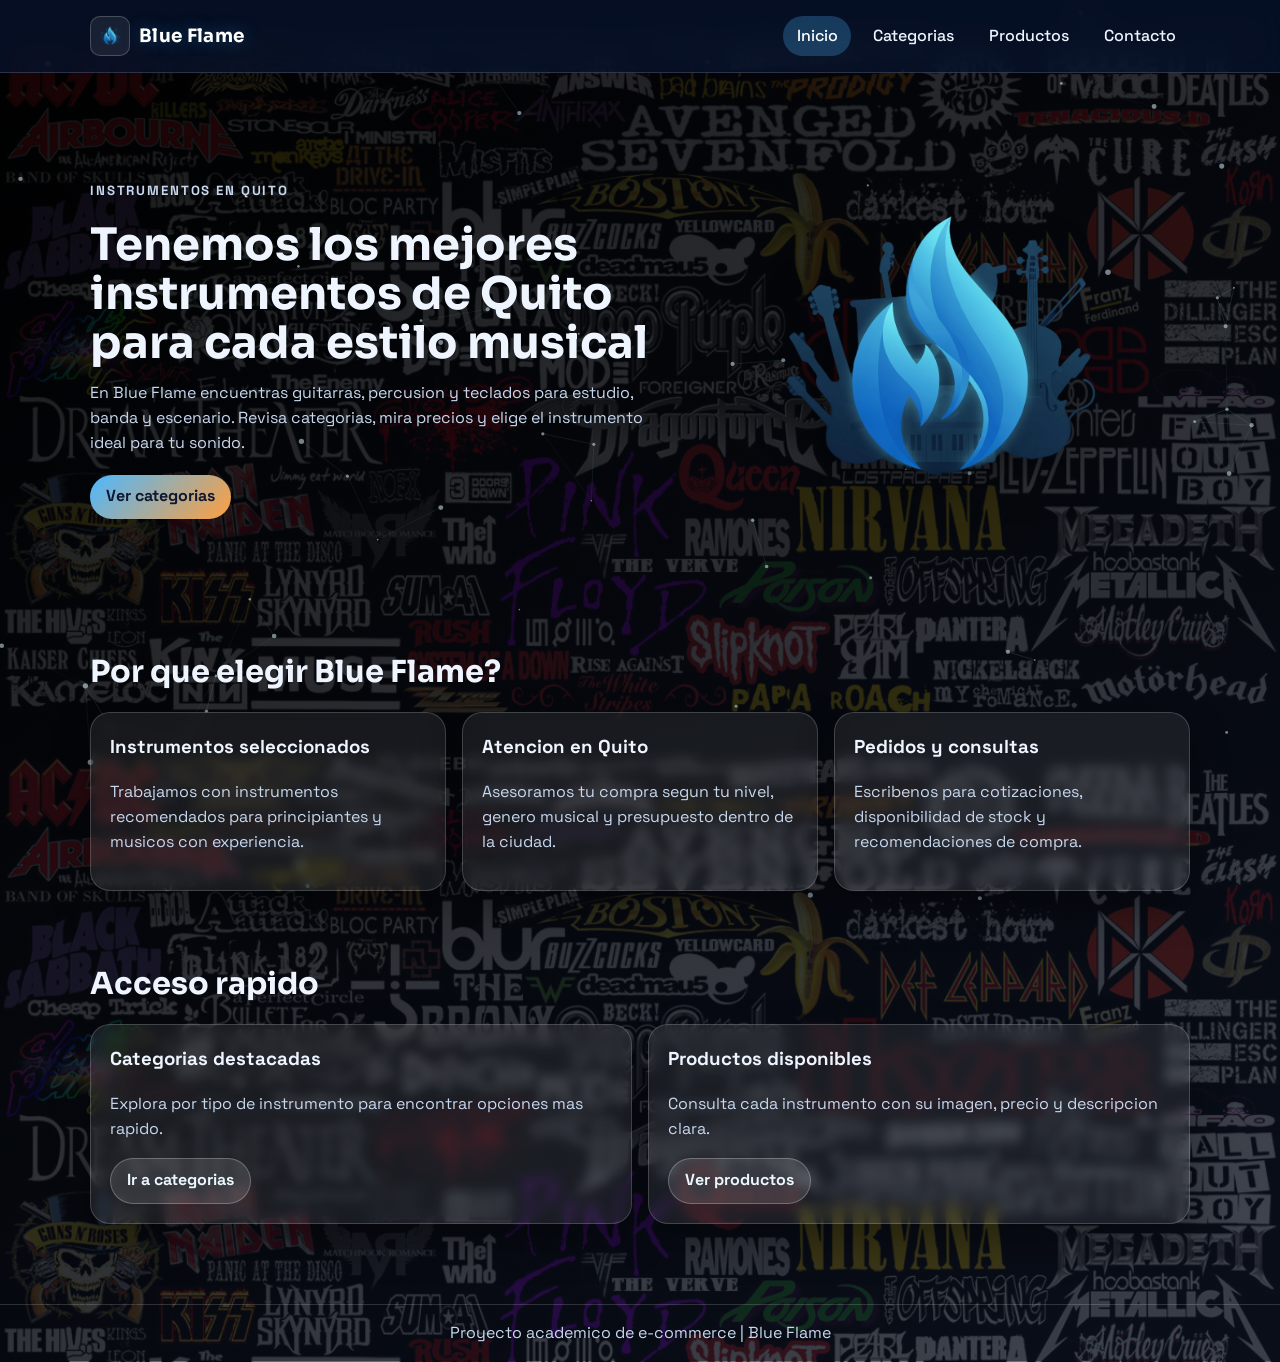
==== index.html @ 786b313f "final changes" ====
﻿<!doctype html>
<html lang="es">
<head>
  <meta charset="UTF-8">
  <meta name="viewport" content="width=device-width, initial-scale=1.0">
  <meta name="description" content="Blue Flame: tienda de instrumentos musicales en Quito.">
  <title>Blue Flame | Inicio</title>
  <link rel="preconnect" href="https://fonts.googleapis.com">
  <link rel="preconnect" href="https://fonts.gstatic.com" crossorigin>
  <link href="https://fonts.googleapis.com/css2?family=Space+Grotesk:wght@400;500;700&family=Sora:wght@600;700&display=swap" rel="stylesheet">
  <link rel="stylesheet" href="assets/css/styles.css">
</head>
<body>
  <canvas id="particle-canvas" aria-hidden="true"></canvas>
  <div id="pageLoader" class="page-loader" aria-live="polite" aria-label="Pantalla de carga">
    <div class="page-loader__box">
      <img class="page-loader__img" src="assets/img/loader/ozzy-4.png" alt="Cargando assets de Blue Flame">
      <p class="page-loader__text">Estamos cargando los assets...</p>
    </div>
  </div>

  <header class="site-header">
    <div class="container header-content">
      <a class="brand" href="index.html">
        <img class="brand-logo" src="assets/img/logo.png" alt="Logo Blue Flame">
        <span>Blue Flame</span>
      </a>
      <button class="nav-toggle" aria-label="Abrir menu" aria-expanded="false">Menu</button>
      <nav class="site-nav" aria-label="Navegacion principal">
        <ul>
          <li><a class="active" href="index.html">Inicio</a></li>
          <li><a href="categorias.html">Categorias</a></li>
          <li><a href="productos.html">Productos</a></li>
          <li><a href="contacto.html">Contacto</a></li>
        </ul>
      </nav>
    </div>
  </header>

  <main>
    <section class="hero reveal">
      <div class="container hero-grid">
        <article class="hero-copy">
          <p class="eyebrow">Instrumentos en Quito</p>
          <h1>Tenemos los mejores instrumentos de Quito para cada estilo musical</h1>
          <p>
            En Blue Flame encuentras guitarras, percusion y teclados para estudio, banda y escenario.
            Revisa categorias, mira precios y elige el instrumento ideal para tu sonido.
          </p>
          <a class="btn btn-primary" href="categorias.html">Ver categorias</a>
        </article>
        <article class="hero-logo-stage">
          <img class="hero-main-logo" src="assets/img/logo.png" alt="Logo Blue Flame">
        </article>
      </div>
    </section>

    <section class="section reveal">
      <div class="container">
        <h2>Por que elegir Blue Flame?</h2>
        <div class="grid three-cols">
          <article class="card hover-reactive">
            <h3>Instrumentos seleccionados</h3>
            <p>Trabajamos con instrumentos recomendados para principiantes y musicos con experiencia.</p>
          </article>
          <article class="card hover-reactive">
            <h3>Atencion en Quito</h3>
            <p>Asesoramos tu compra segun tu nivel, genero musical y presupuesto dentro de la ciudad.</p>
          </article>
          <article class="card hover-reactive">
            <h3>Pedidos y consultas</h3>
            <p>Escribenos para cotizaciones, disponibilidad de stock y recomendaciones de compra.</p>
          </article>
        </div>
      </div>
    </section>

    <section class="section reveal">
      <div class="container">
        <h2>Acceso rapido</h2>
        <div class="grid two-cols">
          <article class="feature-card hover-reactive">
            <h3>Categorias destacadas</h3>
            <p>Explora por tipo de instrumento para encontrar opciones mas rapido.</p>
            <a class="btn btn-secondary" href="categorias.html">Ir a categorias</a>
          </article>
          <article class="feature-card hover-reactive">
            <h3>Productos disponibles</h3>
            <p>Consulta cada instrumento con su imagen, precio y descripcion clara.</p>
            <a class="btn btn-secondary" href="productos.html">Ver productos</a>
          </article>
        </div>
      </div>
    </section>
  </main>

  <footer class="site-footer">
    <div class="container">
      <p>Proyecto academico de e-commerce | Blue Flame</p>
    </div>
  </footer>

  <script src="assets/js/script.js"></script>
</body>
</html>
---- assets/css/styles.css ----
:root {
  --bg-deep: #0a1230;
  --bg-mid: #142a5d;
  --surface: rgba(255, 255, 255, 0.08);
  --surface-strong: rgba(255, 255, 255, 0.16);
  --text-main: #eef5ff;
  --text-muted: #c7d8ef;
  --accent: #4cb8ff;
  --accent-warm: #ff9f3f;
  --danger: #ff6363;
  --shadow: 0 18px 38px rgba(0, 0, 0, 0.34);
  --radius-lg: 20px;
  --radius-md: 14px;
}

*,
*::before,
*::after {
  box-sizing: border-box;
}

html,
body {
  margin: 0;
  padding: 0;
  font-family: "Space Grotesk", sans-serif;
  color: var(--text-main);
  background-image:
    linear-gradient(145deg, rgba(0, 0, 0, 0.9), rgba(12, 18, 32, 0.78)),
    url("../img/banners/background-final.jpg");
  background-position: center, center top;
  background-repeat: no-repeat, repeat;
  background-size: cover, contain;
  background-color: var(--bg-deep);
  overflow-x: hidden;
}

body {
  min-height: 100vh;
  line-height: 1.55;
  position: relative;
}

.page-loader {
  align-items: center;
  background:
    linear-gradient(145deg, rgba(0, 0, 0, 0.84), rgba(12, 18, 32, 0.84)),
    url("../img/banners/background-final.jpg") center / cover no-repeat;
  display: flex;
  inset: 0;
  justify-content: center;
  opacity: 1;
  position: fixed;
  transition: opacity 0.35s ease, visibility 0.35s ease;
  visibility: visible;
  z-index: 4000;
}

.page-loader--hidden {
  opacity: 0;
  pointer-events: none;
  visibility: hidden;
}

.page-loader__box {
  align-items: center;
  backdrop-filter: blur(5px);
  background: rgba(9, 20, 45, 0.55);
  border: 1px solid rgba(255, 255, 255, 0.24);
  border-radius: 18px;
  box-shadow: 0 16px 38px rgba(0, 0, 0, 0.42);
  display: flex;
  flex-direction: column;
  gap: 0.55rem;
  padding: 0.95rem 1.05rem;
}

.page-loader__img {
  animation: loader-float 1.55s ease-in-out infinite;
  height: clamp(72px, 12vw, 118px);
  object-fit: contain;
  width: clamp(72px, 12vw, 118px);
}

.page-loader__text {
  color: #e9f5ff;
  font-size: 0.95rem;
  font-weight: 700;
  letter-spacing: 0.01em;
  margin: 0;
}

@keyframes loader-float {
  0%,
  100% {
    transform: translateY(0);
  }
  50% {
    transform: translateY(-8px);
  }
}

#particle-canvas {
  inset: 0;
  opacity: 0.75;
  pointer-events: none;
  position: fixed;
  z-index: 0;
}

.site-header,
main,
.site-footer {
  position: relative;
  z-index: 2;
}

.container {
  margin-inline: auto;
  width: min(1100px, 92%);
}

.site-header {
  backdrop-filter: blur(12px);
  background: rgba(8, 19, 46, 0.74);
  border-bottom: 1px solid rgba(255, 255, 255, 0.15);
  position: sticky;
  top: 0;
}

.header-content {
  align-items: center;
  display: flex;
  gap: 1rem;
  justify-content: space-between;
  min-height: 72px;
}

.brand {
  align-items: center;
  color: #fff;
  display: inline-flex;
  font-family: "Sora", sans-serif;
  font-size: 1.15rem;
  font-weight: 700;
  gap: 0.55rem;
  letter-spacing: 0.02em;
  text-shadow: 0 0 18px rgba(76, 184, 255, 0.35);
  text-decoration: none;
}

.brand-logo {
  background: rgba(255, 255, 255, 0.08);
  border: 1px solid rgba(255, 255, 255, 0.2);
  border-radius: 10px;
  height: 40px;
  object-fit: contain;
  padding: 0.15rem;
  width: 40px;
}

.nav-toggle {
  background: rgba(255, 255, 255, 0.08);
  border: 1px solid rgba(255, 255, 255, 0.2);
  border-radius: 10px;
  color: var(--text-main);
  cursor: pointer;
  display: none;
  font-family: inherit;
  font-weight: 600;
  padding: 0.45rem 0.8rem;
}

.site-nav ul {
  align-items: center;
  display: flex;
  gap: 0.5rem;
  list-style: none;
  margin: 0;
  padding: 0;
}

.site-nav a {
  border-radius: 999px;
  color: var(--text-main);
  display: inline-block;
  font-weight: 500;
  padding: 0.45rem 0.85rem;
  text-decoration: none;
  transition: background-color 0.25s ease, color 0.25s ease;
}

.site-nav a:hover,
.site-nav a.active {
  background: rgba(76, 184, 255, 0.26);
  color: #fff;
}

.hero,
.page-hero {
  padding: clamp(2rem, 3vw, 3.5rem) 0;
}

.hero-grid {
  align-items: center;
  display: grid;
  gap: 1.6rem;
  grid-template-columns: 1.15fr 1fr;
}

.hero-copy h1,
.page-hero h1 {
  font-family: "Sora", sans-serif;
  font-size: clamp(1.8rem, 4vw, 2.8rem);
  line-height: 1.1;
  margin: 0 0 0.8rem;
}

.eyebrow {
  color: var(--accent-warm);
  font-size: 0.83rem;
  font-weight: 700;
  letter-spacing: 0.14em;
  margin: 0 0 0.6rem;
  text-transform: uppercase;
}

.hero-copy p,
.page-hero p {
  color: var(--text-muted);
  margin: 0 0 1.2rem;
}

.hero-logo-stage {
  align-items: center;
  display: flex;
  justify-content: center;
  min-height: clamp(220px, 28vw, 340px);
}

.hero-main-logo {
  animation: logo-elevate 3.1s ease-in-out infinite;
  filter: drop-shadow(0 12px 24px rgba(0, 0, 0, 0.42));
  object-fit: contain;
  width: min(320px, 72%);
}

@keyframes logo-elevate {
  0%,
  100% {
    transform: translateY(0);
  }
  50% {
    transform: translateY(-12px);
  }
}

.section {
  padding: 1.4rem 0 3rem;
}

.section h2 {
  font-family: "Sora", sans-serif;
  font-size: clamp(1.35rem, 3vw, 1.9rem);
  margin: 0 0 1rem;
}

.grid {
  display: grid;
  gap: 1rem;
}

.three-cols {
  grid-template-columns: repeat(3, minmax(0, 1fr));
}

.two-cols,
.contact-layout {
  grid-template-columns: repeat(2, minmax(0, 1fr));
}

.card,
.feature-card {
  backdrop-filter: blur(6px);
  background: var(--surface);
  border: 1px solid rgba(255, 255, 255, 0.18);
  border-radius: var(--radius-lg);
  box-shadow: var(--shadow);
  padding: 1.2rem;
  transition: transform 0.35s cubic-bezier(0.2, 1, 0.3, 1), border-color 0.3s ease, background-color 0.3s ease;
}

.card h2,
.card h3,
.feature-card h3 {
  margin-top: 0;
}

.card p,
.feature-card p {
  color: var(--text-muted);
}

.card:hover,
.feature-card:hover {
  background: var(--surface-strong);
  border-color: rgba(255, 159, 63, 0.55);
  transform: translateY(-7px);
}

.hover-reactive {
  overflow: hidden;
  position: relative;
}

.hover-reactive::after {
  background: radial-gradient(240px circle at var(--mx, 50%) var(--my, 50%), rgba(255, 255, 255, 0.24), transparent 62%);
  content: "";
  inset: -45%;
  opacity: 0;
  pointer-events: none;
  position: absolute;
  transition: opacity 0.25s ease;
}

.hover-reactive:hover::after {
  opacity: 1;
}

.category-card img,
.product-card img {
  border-radius: var(--radius-md);
  margin-bottom: 0.7rem;
  background: rgba(0, 0, 0, 0.35);
  object-fit: contain;
  width: 100%;
  height: auto;
}

.product-card .price {
  color: var(--accent-warm);
  font-size: 1.15rem;
  font-weight: 700;
  margin: 0.3rem 0;
}

.filter-bar {
  align-items: center;
  display: flex;
  flex-wrap: wrap;
  gap: 0.5rem;
  margin-bottom: 1rem;
}

.filter-btn {
  background: rgba(255, 255, 255, 0.1);
  border: 1px solid rgba(255, 255, 255, 0.2);
  border-radius: 999px;
  color: var(--text-main);
  cursor: pointer;
  font-family: inherit;
  font-weight: 600;
  padding: 0.45rem 0.9rem;
  transition: background-color 0.25s ease, transform 0.25s ease;
}

.filter-btn:hover,
.filter-btn.active {
  background: rgba(76, 184, 255, 0.24);
  transform: translateY(-2px);
}

.empty-state {
  color: #ffd4d4;
  font-weight: 600;
  margin-top: 1rem;
}

.btn {
  border-radius: 999px;
  display: inline-flex;
  font-weight: 700;
  gap: 0.4rem;
  padding: 0.6rem 1rem;
  text-decoration: none;
  transition: transform 0.25s ease, box-shadow 0.25s ease, background-color 0.25s ease;
}

.btn:hover {
  transform: translateY(-2px) scale(1.02);
}

.btn-primary {
  background: linear-gradient(135deg, #4cb8ff, #ff9f3f);
  color: #0f1731;
}

.btn-primary:hover {
  box-shadow: 0 12px 22px rgba(76, 184, 255, 0.38);
}

.btn-secondary {
  background: rgba(255, 255, 255, 0.12);
  border: 1px solid rgba(255, 255, 255, 0.25);
  color: #e9f7ff;
}

.btn-secondary:hover {
  background: rgba(255, 255, 255, 0.2);
}

form {
  display: grid;
  gap: 0.5rem;
}

.form-row {
  display: flex;
  flex-direction: column;
}

label {
  font-weight: 600;
  margin-bottom: 0.35rem;
}

input,
textarea {
  background: rgba(6, 16, 24, 0.6);
  border: 1px solid rgba(255, 255, 255, 0.2);
  border-radius: 12px;
  color: var(--text-main);
  font-family: inherit;
  font-size: 1rem;
  padding: 0.65rem 0.75rem;
}

input:focus,
textarea:focus {
  border-color: rgba(76, 184, 255, 0.9);
  box-shadow: 0 0 0 3px rgba(76, 184, 255, 0.25);
  outline: none;
}

.input-invalid {
  border-color: rgba(255, 99, 99, 0.95);
}

.error-message {
  color: #ffb5b5;
  font-size: 0.87rem;
  margin: 0.35rem 0 0.2rem;
  min-height: 1.1rem;
}

.form-status {
  font-weight: 600;
  margin: 0.45rem 0 0;
  min-height: 1.2rem;
}

.form-status.success {
  color: #a6ffd9;
}

.form-status.error {
  color: #ffb8b8;
}

.site-footer {
  border-top: 1px solid rgba(255, 255, 255, 0.16);
  margin-top: 2rem;
  padding: 1rem 0;
  text-align: center;
}

.site-footer p {
  color: var(--text-muted);
  margin: 0;
}

.reveal {
  opacity: 0;
  transform: translateY(20px);
  transition: opacity 0.65s ease, transform 0.65s ease;
}

.reveal.visible {
  opacity: 1;
  transform: translateY(0);
}

@media (max-width: 980px) {
  .hero-grid,
  .three-cols,
  .two-cols,
  .contact-layout {
    grid-template-columns: 1fr;
  }
}

@media (max-width: 760px) {
  .brand {
    font-size: 1rem;
  }

  .brand-logo {
    height: 34px;
    width: 34px;
  }

  .nav-toggle {
    display: inline-flex;
  }

  .site-nav {
    background: rgba(5, 17, 24, 0.93);
    border: 1px solid rgba(255, 255, 255, 0.2);
    border-radius: 12px;
    opacity: 0;
    padding: 0.55rem;
    pointer-events: none;
    position: absolute;
    right: 4%;
    top: 68px;
    transform: translateY(-10px);
    transition: opacity 0.3s ease, transform 0.3s ease;
    visibility: hidden;
    width: min(80vw, 240px);
  }

  .site-nav.open {
    opacity: 1;
    pointer-events: auto;
    transform: translateY(0);
    visibility: visible;
  }

  .site-nav ul {
    align-items: stretch;
    flex-direction: column;
  }

  .site-nav a {
    border-radius: 10px;
    width: 100%;
  }
}

@media (prefers-reduced-motion: reduce) {
  *,
  *::before,
  *::after {
    animation: none !important;
    transition: none !important;
  }
}
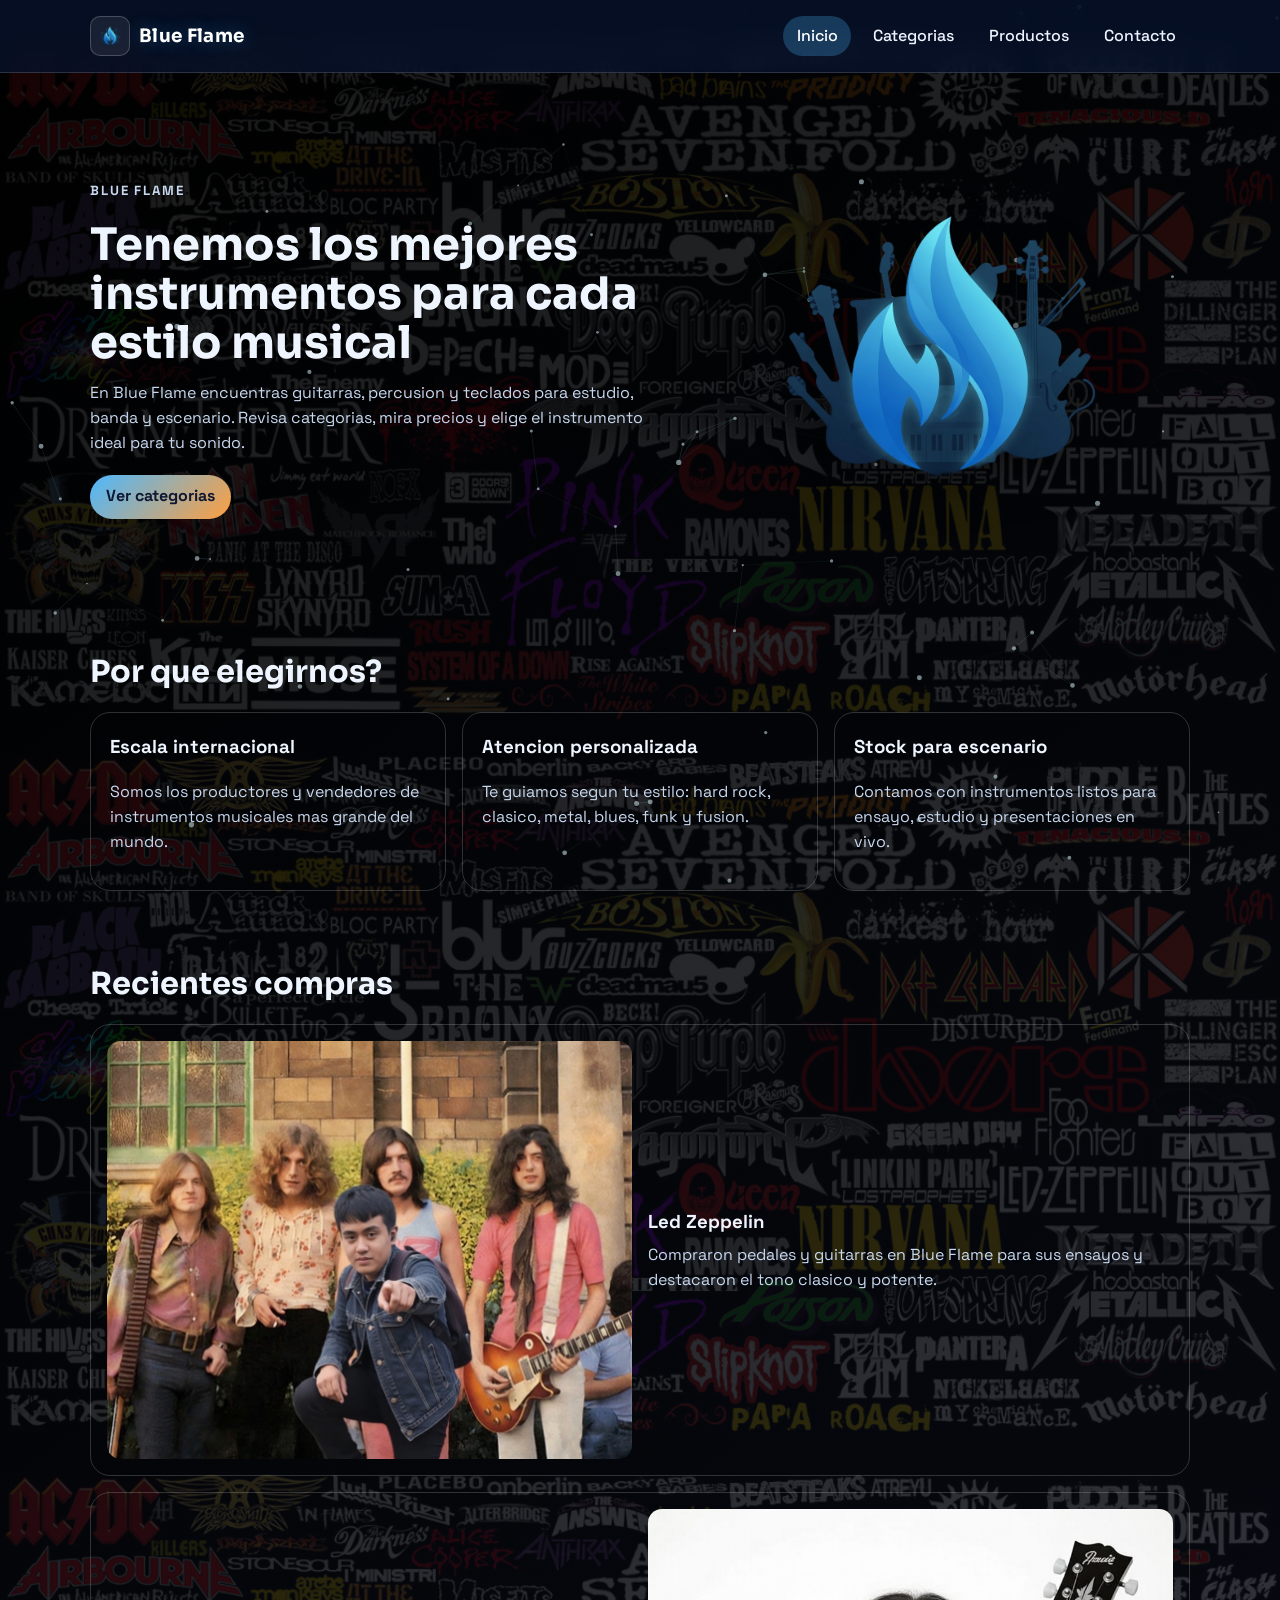
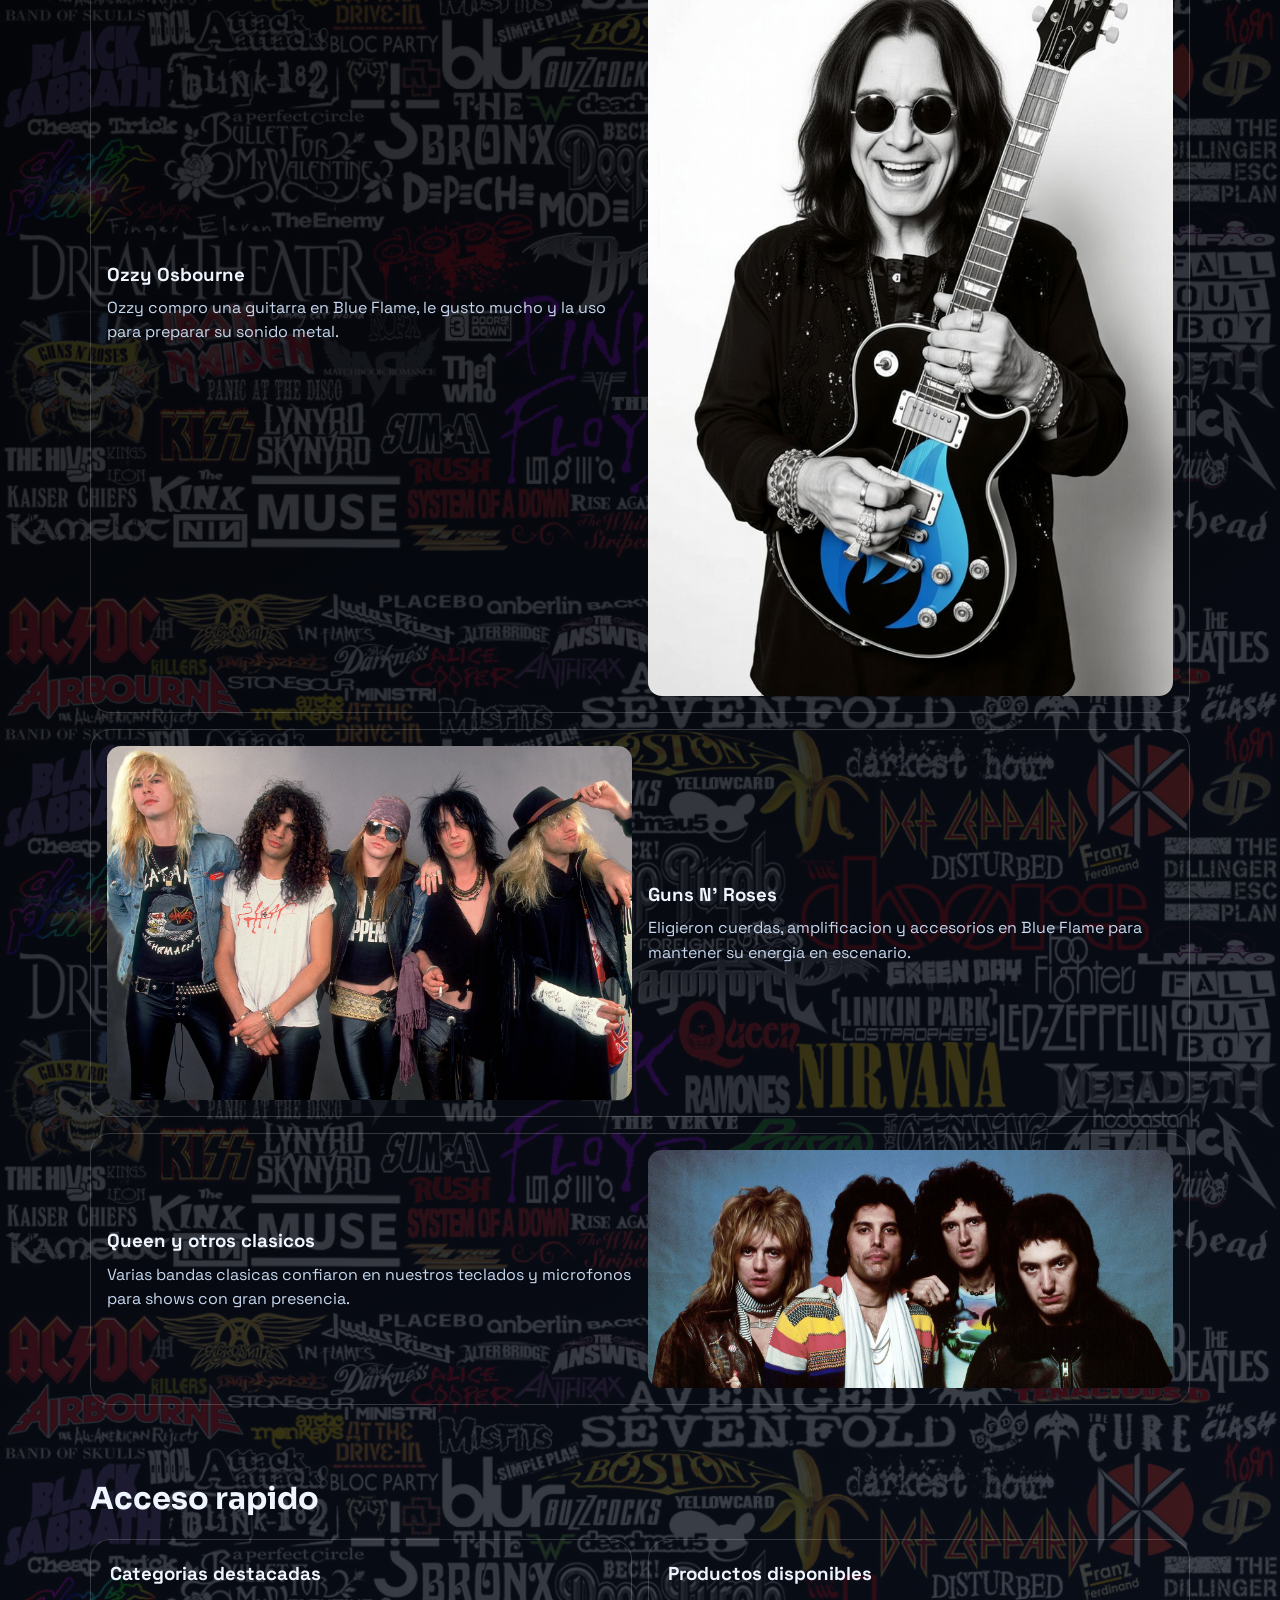
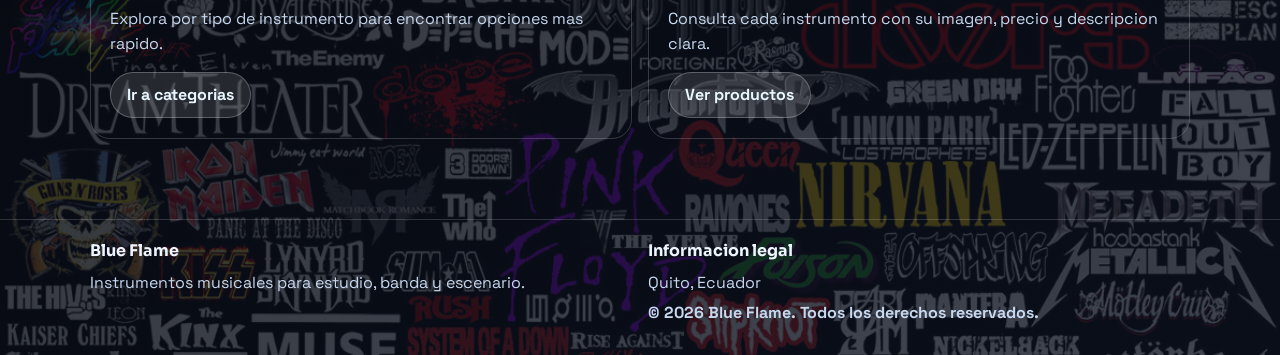
==== commit a0c587d6: "Final Changes" ====
--- a/index.html
+++ b/index.html
@@ -41,8 +41,8 @@
     <section class="hero reveal">
       <div class="container hero-grid">
         <article class="hero-copy">
-          <p class="eyebrow">Instrumentos en Quito</p>
-          <h1>Tenemos los mejores instrumentos de Quito para cada estilo musical</h1>
+          <p class="eyebrow">Blue Flame</p>
+          <h1>Tenemos los mejores instrumentos para cada estilo musical</h1>
           <p>
             En Blue Flame encuentras guitarras, percusion y teclados para estudio, banda y escenario.
             Revisa categorias, mira precios y elige el instrumento ideal para tu sonido.
@@ -57,19 +57,66 @@
 
     <section class="section reveal">
       <div class="container">
-        <h2>Por que elegir Blue Flame?</h2>
+        <h2>Por que elegirnos?</h2>
         <div class="grid three-cols">
           <article class="card hover-reactive">
-            <h3>Instrumentos seleccionados</h3>
-            <p>Trabajamos con instrumentos recomendados para principiantes y musicos con experiencia.</p>
+            <h3>Escala internacional</h3>
+            <p>Somos los productores y vendedores de instrumentos musicales mas grande del mundo.</p>
           </article>
           <article class="card hover-reactive">
-            <h3>Atencion en Quito</h3>
-            <p>Asesoramos tu compra segun tu nivel, genero musical y presupuesto dentro de la ciudad.</p>
+            <h3>Atencion personalizada</h3>
+            <p>Te guiamos segun tu estilo: hard rock, clasico, metal, blues, funk y fusion.</p>
           </article>
           <article class="card hover-reactive">
-            <h3>Pedidos y consultas</h3>
-            <p>Escribenos para cotizaciones, disponibilidad de stock y recomendaciones de compra.</p>
+            <h3>Stock para escenario</h3>
+            <p>Contamos con instrumentos listos para ensayo, estudio y presentaciones en vivo.</p>
+          </article>
+        </div>
+      </div>
+    </section>
+
+    <section class="section reveal">
+      <div class="container">
+        <h2>Recientes compras</h2>
+        <div class="rock-zigzag">
+          <article class="rock-item hover-reactive">
+            <figure class="rock-item__media">
+              <img src="assets/img/banners/recomendacion-led-zeppelin.png" alt="Recomendacion Led Zeppelin">
+            </figure>
+            <div class="rock-item__copy">
+              <h3>Led Zeppelin</h3>
+              <p>Compraron pedales y guitarras en Blue Flame para sus ensayos y destacaron el tono clasico y potente.</p>
+            </div>
+          </article>
+
+          <article class="rock-item hover-reactive">
+            <figure class="rock-item__media">
+              <img src="assets/img/banners/recomendacion-ozzy-osbourne.png" alt="Recomendacion Ozzy Osbourne">
+            </figure>
+            <div class="rock-item__copy">
+              <h3>Ozzy Osbourne</h3>
+              <p>Ozzy compro una guitarra en Blue Flame, le gusto mucho y la uso para preparar su sonido metal.</p>
+            </div>
+          </article>
+
+          <article class="rock-item hover-reactive">
+            <figure class="rock-item__media">
+              <img src="assets/img/banners/recomendacion-guns-n-roses.png" alt="Recomendacion Guns N Roses">
+            </figure>
+            <div class="rock-item__copy">
+              <h3>Guns N' Roses</h3>
+              <p>Eligieron cuerdas, amplificacion y accesorios en Blue Flame para mantener su energia en escenario.</p>
+            </div>
+          </article>
+
+          <article class="rock-item hover-reactive">
+            <figure class="rock-item__media">
+              <img src="assets/img/banners/recomendacion-queen.jpg" alt="Recomendacion Queen">
+            </figure>
+            <div class="rock-item__copy">
+              <h3>Queen y otros clasicos</h3>
+              <p>Varias bandas clasicas confiaron en nuestros teclados y microfonos para shows con gran presencia.</p>
+            </div>
           </article>
         </div>
       </div>
@@ -95,14 +142,20 @@
   </main>
 
   <footer class="site-footer">
-    <div class="container">
-      <p>Proyecto academico de e-commerce | Blue Flame</p>
+    <div class="container footer-grid">
+      <section class="footer-block" aria-label="Marca Blue Flame">
+        <h3>Blue Flame</h3>
+        <p>Instrumentos musicales para estudio, banda y escenario.</p>
+      </section>
+      <section class="footer-block" aria-label="Informacion legal">
+        <h3>Informacion legal</h3>
+        <p>Quito, Ecuador</p>
+        <p class="footer-copy">&copy; <span data-current-year>2026</span> Blue Flame. Todos los derechos reservados.</p>
+      </section>
     </div>
   </footer>
 
   <script src="assets/js/script.js"></script>
 </body>
 </html>
-
-
-
+
--- a/assets/css/styles.css
+++ b/assets/css/styles.css
@@ -108,7 +108,6 @@
   z-index: 0;
 }
 
-.site-header,
 main,
 .site-footer {
   position: relative;
@@ -126,6 +125,7 @@
   border-bottom: 1px solid rgba(255, 255, 255, 0.15);
   position: sticky;
   top: 0;
+  z-index: 1200;
 }
 
 .header-content {
@@ -180,6 +180,11 @@
   padding: 0;
 }
 
+.site-nav {
+  position: relative;
+  z-index: 1250;
+}
+
 .site-nav a {
   border-radius: 999px;
   color: var(--text-main);
@@ -279,13 +284,66 @@
   grid-template-columns: repeat(2, minmax(0, 1fr));
 }
 
+.rock-zigzag {
+  display: grid;
+  gap: 1rem;
+}
+
+.rock-item {
+  align-items: center;
+  background: transparent;
+  border: 1px solid rgba(255, 255, 255, 0.18);
+  border-radius: var(--radius-lg);
+  box-shadow: none;
+  display: grid;
+  gap: 1rem;
+  grid-template-columns: repeat(2, minmax(0, 1fr));
+  padding: 1rem;
+  transition: transform 0.35s cubic-bezier(0.2, 1, 0.3, 1), border-color 0.3s ease, background-color 0.3s ease;
+}
+
+.rock-item:hover {
+  background: transparent;
+  border-color: rgba(76, 184, 255, 0.55);
+  transform: translateY(-5px);
+}
+
+.rock-item:nth-child(even) .rock-item__media {
+  order: 2;
+}
+
+.rock-item:nth-child(even) .rock-item__copy {
+  order: 1;
+}
+
+.rock-item__media {
+  margin: 0;
+  width: 100%;
+}
+
+.rock-item__media img {
+  border-radius: var(--radius-md);
+  display: block;
+  height: auto;
+  object-fit: contain;
+  width: 100%;
+}
+
+.rock-item__copy h3 {
+  margin: 0 0 0.45rem;
+}
+
+.rock-item__copy p {
+  color: var(--text-muted);
+  margin: 0;
+}
+
 .card,
 .feature-card {
-  backdrop-filter: blur(6px);
-  background: var(--surface);
+  background: transparent;
   border: 1px solid rgba(255, 255, 255, 0.18);
   border-radius: var(--radius-lg);
-  box-shadow: var(--shadow);
+  box-shadow: none;
   padding: 1.2rem;
   transition: transform 0.35s cubic-bezier(0.2, 1, 0.3, 1), border-color 0.3s ease, background-color 0.3s ease;
 }
@@ -303,28 +361,14 @@
 
 .card:hover,
 .feature-card:hover {
-  background: var(--surface-strong);
-  border-color: rgba(255, 159, 63, 0.55);
+  background: transparent;
+  border-color: rgba(76, 184, 255, 0.55);
   transform: translateY(-7px);
 }
 
 .hover-reactive {
   overflow: hidden;
   position: relative;
-}
-
-.hover-reactive::after {
-  background: radial-gradient(240px circle at var(--mx, 50%) var(--my, 50%), rgba(255, 255, 255, 0.24), transparent 62%);
-  content: "";
-  inset: -45%;
-  opacity: 0;
-  pointer-events: none;
-  position: absolute;
-  transition: opacity 0.25s ease;
-}
-
-.hover-reactive:hover::after {
-  opacity: 1;
 }
 
 .category-card img,
@@ -470,13 +514,31 @@
 .site-footer {
   border-top: 1px solid rgba(255, 255, 255, 0.16);
   margin-top: 2rem;
-  padding: 1rem 0;
-  text-align: center;
-}
-
-.site-footer p {
+  padding: 1.2rem 0 1.5rem;
+}
+
+.footer-grid {
+  align-items: start;
+  display: grid;
+  gap: 1rem;
+  grid-template-columns: 1fr 1fr;
+}
+
+.footer-block h3 {
+  font-family: "Sora", sans-serif;
+  font-size: 1rem;
+  margin: 0 0 0.45rem;
+}
+
+.footer-block p {
   color: var(--text-muted);
-  margin: 0;
+  margin: 0 0 0.35rem;
+}
+
+.footer-copy {
+  color: #eaf7ff;
+  font-weight: 700;
+  margin-top: 0.2rem;
 }
 
 .reveal {
@@ -494,9 +556,17 @@
   .hero-grid,
   .three-cols,
   .two-cols,
-  .contact-layout {
+  .rock-item,
+  .contact-layout,
+  .footer-grid {
     grid-template-columns: 1fr;
   }
+
+  .rock-item:nth-child(even) .rock-item__media,
+  .rock-item:nth-child(even) .rock-item__copy {
+    order: initial;
+  }
+
 }
 
 @media (max-width: 760px) {
@@ -527,6 +597,7 @@
     transition: opacity 0.3s ease, transform 0.3s ease;
     visibility: hidden;
     width: min(80vw, 240px);
+    z-index: 1300;
   }
 
   .site-nav.open {
@@ -544,6 +615,10 @@
   .site-nav a {
     border-radius: 10px;
     width: 100%;
+  }
+
+  .footer-block {
+    text-align: center;
   }
 }
 
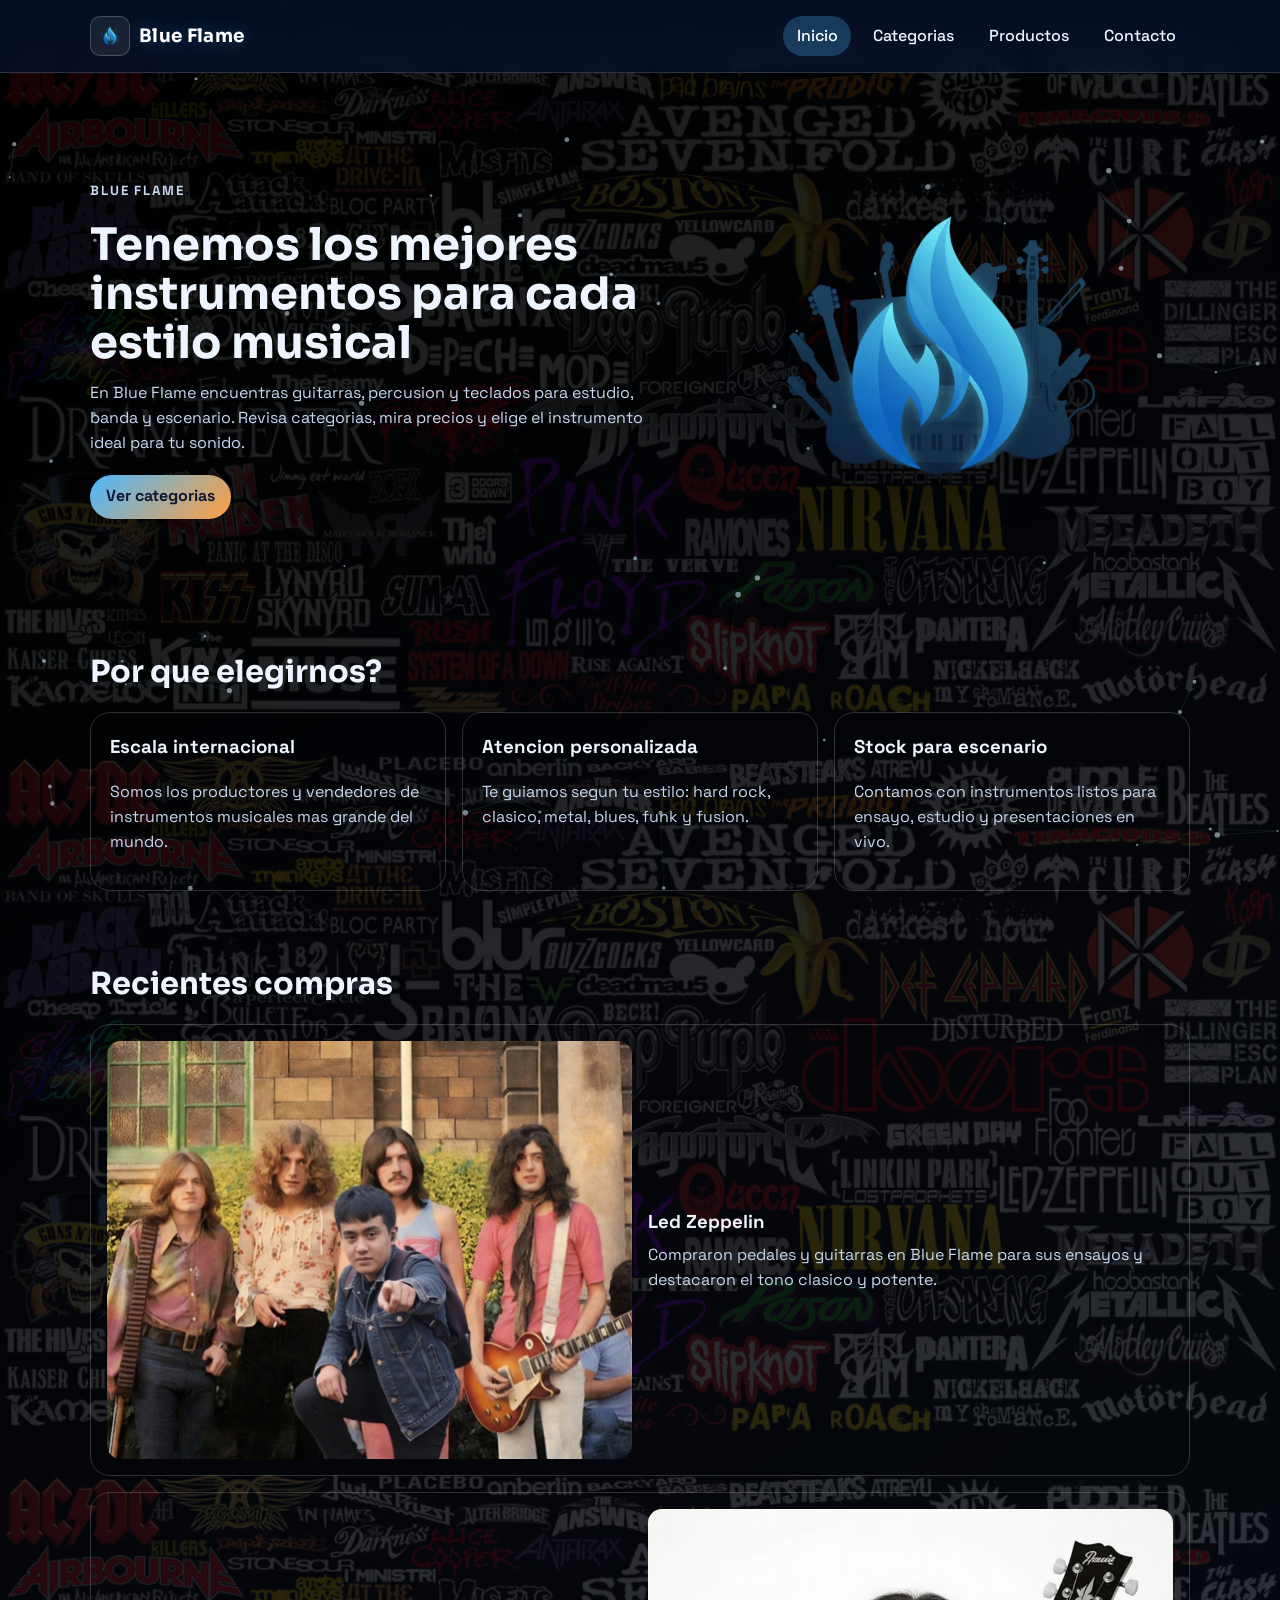
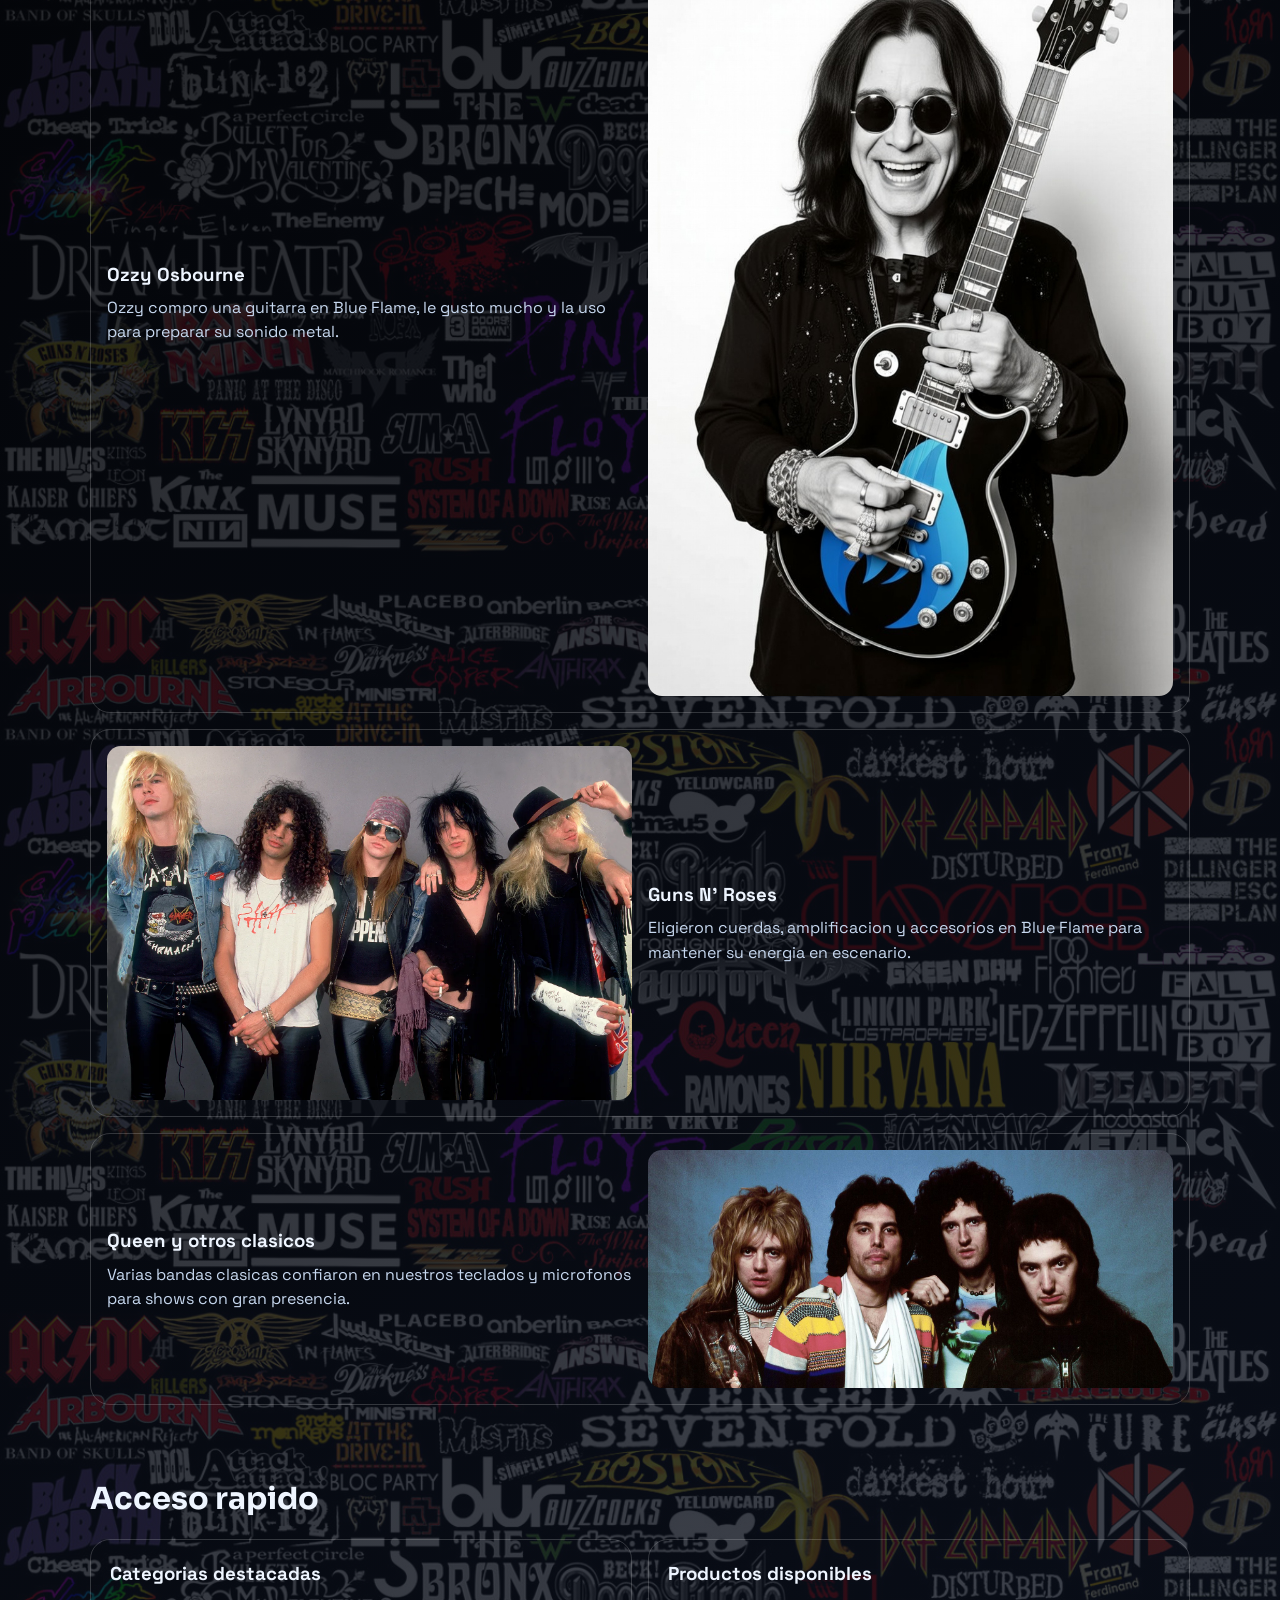
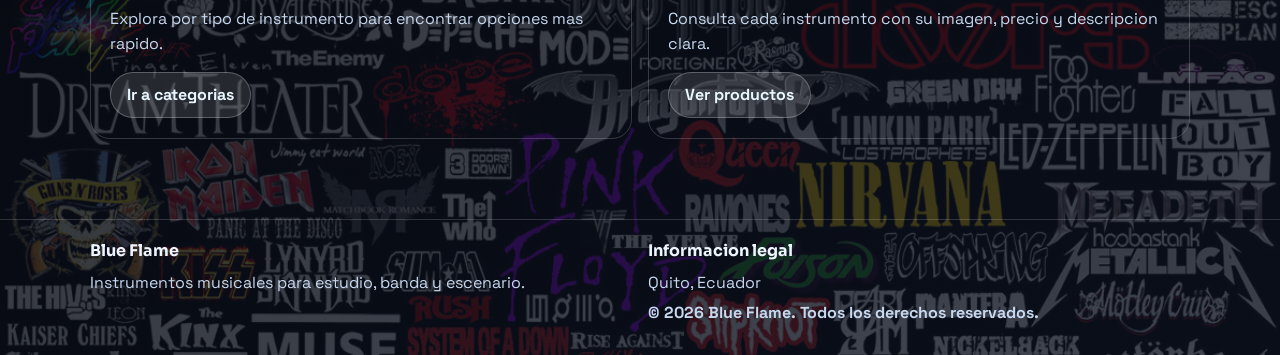
==== commit ee48e69e: "Final Changes by (Chulde)" ====
--- a/index.html
+++ b/index.html
@@ -11,6 +11,7 @@
   <link rel="stylesheet" href="assets/css/styles.css">
 </head>
 <body>
+  <!-- Capa visual global: particulas y loader para transiciones entre paginas. -->
   <canvas id="particle-canvas" aria-hidden="true"></canvas>
   <div id="pageLoader" class="page-loader" aria-live="polite" aria-label="Pantalla de carga">
     <div class="page-loader__box">
@@ -38,6 +39,7 @@
   </header>
 
   <main>
+    <!-- Seccion principal de bienvenida con CTA hacia categorias. -->
     <section class="hero reveal">
       <div class="container hero-grid">
         <article class="hero-copy">
@@ -55,6 +57,7 @@
       </div>
     </section>
 
+    <!-- Bloque de recomendaciones en formato zigzag para mejorar lectura visual. -->
     <section class="section reveal">
       <div class="container">
         <h2>Por que elegirnos?</h2>
@@ -142,6 +145,7 @@
   </main>
 
   <footer class="site-footer">
+    <!-- Pie legal compacto solicitado para mantener foco en contenido principal. -->
     <div class="container footer-grid">
       <section class="footer-block" aria-label="Marca Blue Flame">
         <h3>Blue Flame</h3>
@@ -158,4 +162,3 @@
   <script src="assets/js/script.js"></script>
 </body>
 </html>
-
--- a/assets/css/styles.css
+++ b/assets/css/styles.css
@@ -1,14 +1,8 @@
 :root {
   --bg-deep: #0a1230;
-  --bg-mid: #142a5d;
-  --surface: rgba(255, 255, 255, 0.08);
-  --surface-strong: rgba(255, 255, 255, 0.16);
   --text-main: #eef5ff;
   --text-muted: #c7d8ef;
-  --accent: #4cb8ff;
   --accent-warm: #ff9f3f;
-  --danger: #ff6363;
-  --shadow: 0 18px 38px rgba(0, 0, 0, 0.34);
   --radius-lg: 20px;
   --radius-md: 14px;
 }
@@ -29,6 +23,7 @@
     linear-gradient(145deg, rgba(0, 0, 0, 0.9), rgba(12, 18, 32, 0.78)),
     url("../img/banners/background-final.jpg");
   background-position: center, center top;
+  /* Nota del equipo (Pablo): se repite la imagen para cubrir espacios en pantallas altas. */
   background-repeat: no-repeat, repeat;
   background-size: cover, contain;
   background-color: var(--bg-deep);
@@ -340,6 +335,7 @@
 
 .card,
 .feature-card {
+  /* Se deja transparente para que el fondo global se vea uniforme en todo el sitio. */
   background: transparent;
   border: 1px solid rgba(255, 255, 255, 0.18);
   border-radius: var(--radius-lg);
@@ -367,6 +363,7 @@
 }
 
 .hover-reactive {
+  /* Se retiro el brillo por puntero; esta clase queda para recorte visual limpio. */
   overflow: hidden;
   position: relative;
 }
@@ -584,6 +581,7 @@
   }
 
   .site-nav {
+    /* Menu desplegable en movil con capa superior para no quedar detras del contenido. */
     background: rgba(5, 17, 24, 0.93);
     border: 1px solid rgba(255, 255, 255, 0.2);
     border-radius: 12px;
